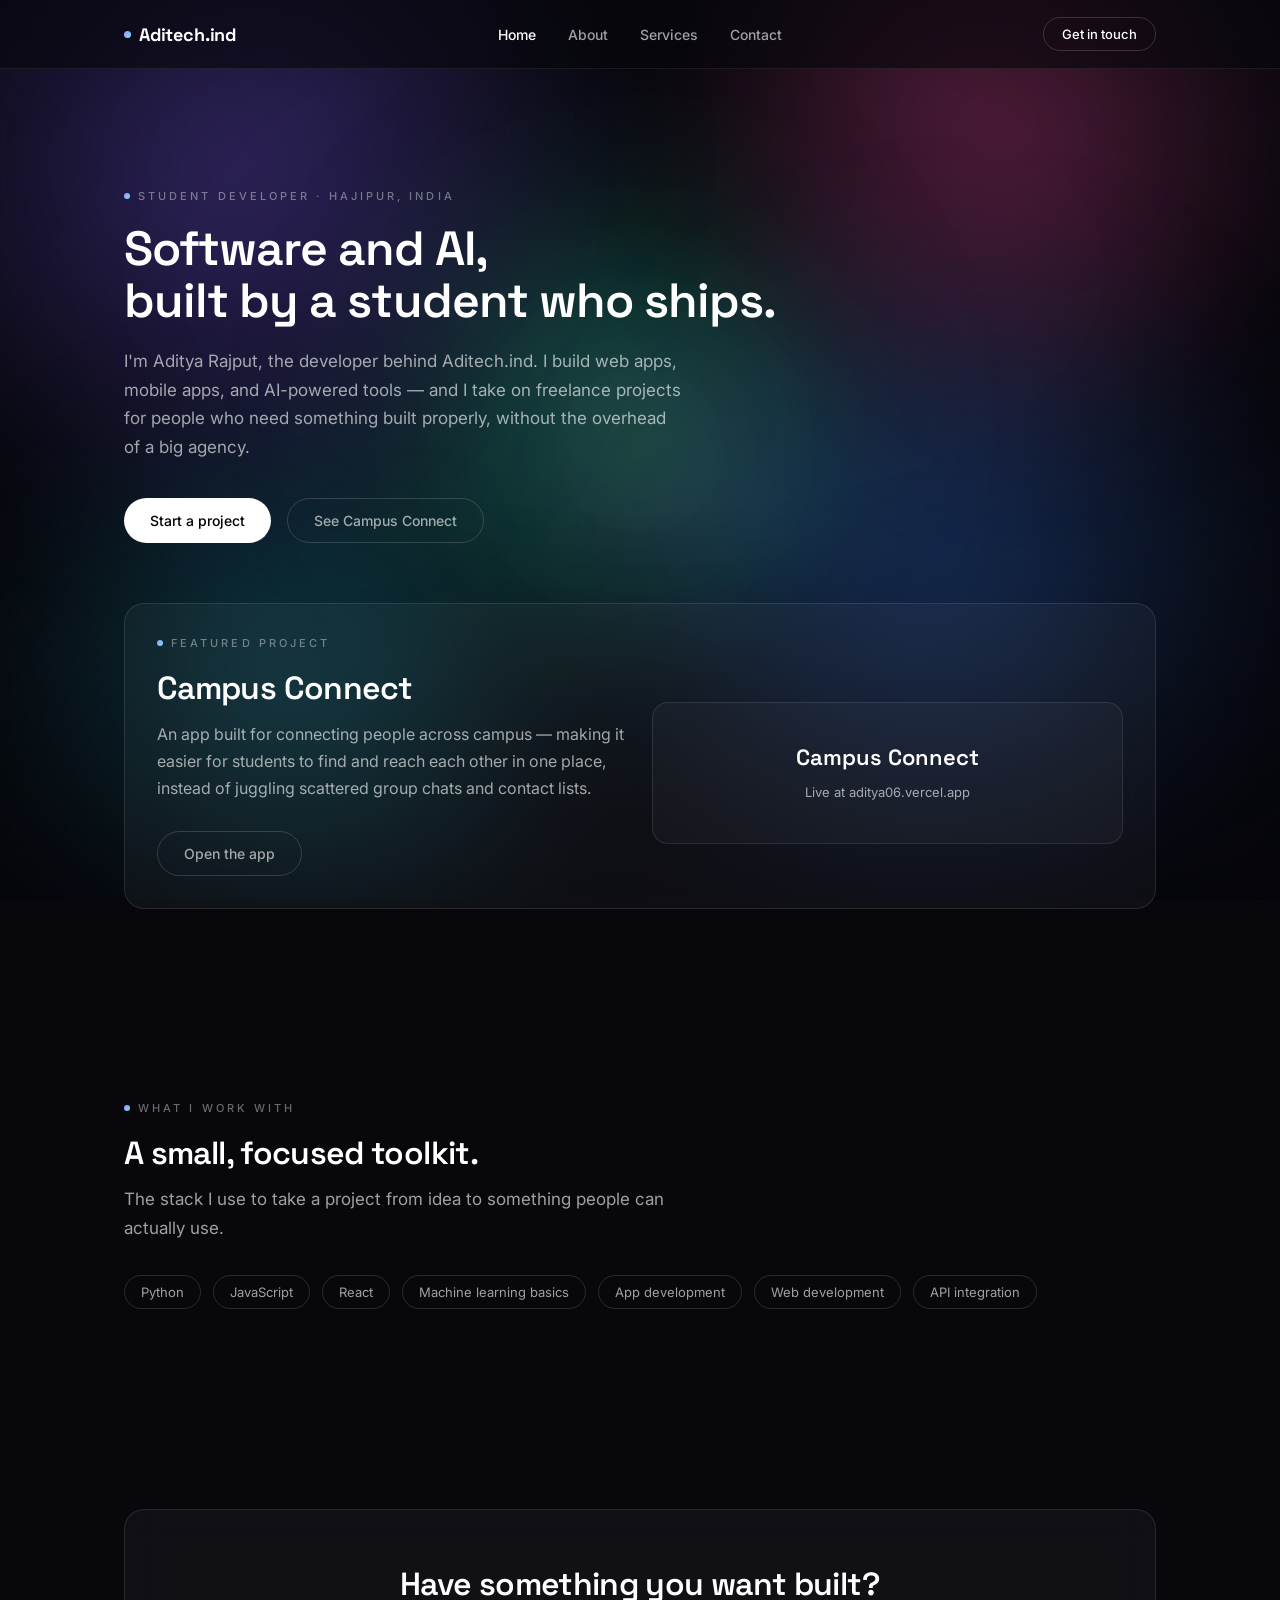
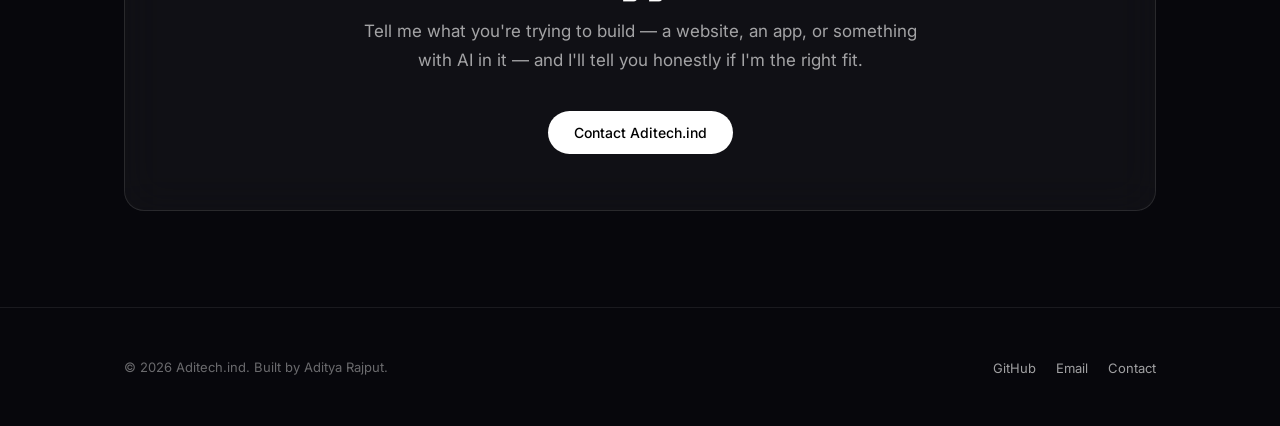
==== index.html @ 8524f355 "Add files via upload" ====
<!DOCTYPE html>
<html lang="en">
<head>
<meta charset="UTF-8" />
<meta name="viewport" content="width=device-width, initial-scale=1.0" />
<title>Aditech.ind — Software and AI, built by Aditya Rajput</title>
<meta name="description" content="Aditech.ind is the personal studio of Aditya Rajput, a student developer building software, apps, and AI-powered tools, and taking on freelance web and app projects." />
<link rel="stylesheet" href="style.css" />
</head>
<body>

<div id="aurora-scene"></div>

<nav>
  <div class="wrap">
    <a href="index.html" class="logo"><span class="dot"></span>Aditech.ind</a>
    <ul class="navlinks">
      <li><a href="index.html" class="active">Home</a></li>
      <li><a href="about.html">About</a></li>
      <li><a href="services.html">Services</a></li>
      <li><a href="contact.html">Contact</a></li>
    </ul>
    <a href="contact.html" class="navcta">Get in touch</a>
    <button class="menu-toggle" aria-label="Toggle menu">&#9776;</button>
  </div>
</nav>

<main>
  <section style="padding-top: 120px; padding-bottom: 60px;">
    <div class="wrap">
      <div class="eyebrow"><span class="dot"></span>Student developer · Hajipur, India</div>
      <h1>Software and AI,<br />built by a student who ships.</h1>
      <p class="lead" style="margin-top: 20px;">
        I'm Aditya Rajput, the developer behind Aditech.ind. I build web apps, mobile apps, and
        AI-powered tools — and I take on freelance projects for people who need something built
        properly, without the overhead of a big agency.
      </p>
      <div class="btn-row">
        <a href="contact.html" class="btn-primary">Start a project</a>
        <a href="https://aditya06.vercel.app/" class="btn-ghost" target="_blank" rel="noopener">See Campus Connect</a>
      </div>
    </div>
  </section>

  <section style="padding-top: 0;">
    <div class="wrap">
      <div class="card">
        <div class="eyebrow"><span class="dot"></span>Featured project</div>
        <div class="grid-2" style="align-items: center;">
          <div>
            <h2>Campus Connect</h2>
            <p style="margin-top: 14px;">
              An app built for connecting people across campus — making it easier for students to
              find and reach each other in one place, instead of juggling scattered group chats
              and contact lists.
            </p>
            <div class="btn-row" style="margin-top: 28px;">
              <a href="https://aditya06.vercel.app/" class="btn-ghost" target="_blank" rel="noopener">Open the app</a>
            </div>
          </div>
          <div>
            <div style="border-radius: 16px; border: 1px solid rgba(255,255,255,0.1); background: rgba(255,255,255,0.03); padding: 40px; text-align: center;">
              <div style="font-family: 'Space Grotesk', sans-serif; font-size: 22px; font-weight: 600;">Campus Connect</div>
              <p style="margin-top: 10px; font-size: 13px;">Live at aditya06.vercel.app</p>
            </div>
          </div>
        </div>
      </div>
    </div>
  </section>

  <section>
    <div class="wrap">
      <div class="eyebrow"><span class="dot"></span>What I work with</div>
      <h2>A small, focused toolkit.</h2>
      <p class="lead" style="margin-top: 14px;">The stack I use to take a project from idea to something people can actually use.</p>
      <div style="margin-top: 32px;">
        <span class="skill-pill">Python</span>
        <span class="skill-pill">JavaScript</span>
        <span class="skill-pill">React</span>
        <span class="skill-pill">Machine learning basics</span>
        <span class="skill-pill">App development</span>
        <span class="skill-pill">Web development</span>
        <span class="skill-pill">API integration</span>
      </div>
    </div>
  </section>

  <section>
    <div class="wrap">
      <div class="card" style="text-align: center; padding: 56px 32px;">
        <h2>Have something you want built?</h2>
        <p class="lead" style="margin: 14px auto 0;">Tell me what you're trying to build — a website, an app, or something with AI in it — and I'll tell you honestly if I'm the right fit.</p>
        <div class="btn-row" style="justify-content: center;">
          <a href="contact.html" class="btn-primary">Contact Aditech.ind</a>
        </div>
      </div>
    </div>
  </section>
</main>

<footer>
  <div class="wrap">
    <p>&copy; 2026 Aditech.ind. Built by Aditya Rajput.</p>
    <ul class="footlinks">
      <li><a href="https://github.com/adityarajput064" target="_blank" rel="noopener">GitHub</a></li>
      <li><a href="mailto:myaditechindia@gmail.com">Email</a></li>
      <li><a href="contact.html">Contact</a></li>
    </ul>
  </div>
</footer>

<script src="script.js"></script>
</body>
</html>
---- style.css ----
@import url('https://fonts.googleapis.com/css2?family=Space+Grotesk:wght@500;600;700&family=Inter:wght@400;500;600&display=swap');

* { box-sizing: border-box; margin: 0; padding: 0; }

:root {
  --bg: #07070c;
  --card: rgba(255,255,255,0.04);
  --card-border: rgba(255,255,255,0.1);
  --text: #ffffff;
  --text-muted: rgba(255,255,255,0.62);
  --text-faint: rgba(255,255,255,0.4);
  --accent1: #a78bfa;
  --accent2: #67e8f9;
}

html { scroll-behavior: smooth; }

body {
  font-family: 'Inter', sans-serif;
  background: var(--bg);
  color: var(--text);
  min-height: 100vh;
  position: relative;
}

/* ---------- Aurora background (fixed, behind everything) ---------- */
#aurora-scene {
  position: fixed;
  inset: 0;
  z-index: -1;
  overflow: hidden;
  background: var(--bg);
}
.blob-wrap { position: absolute; will-change: transform; }
.blob-inner { width: 100%; height: 100%; border-radius: 50%; will-change: transform; }

@keyframes floatA {
  0%   { transform: translate3d(0,0,0) scale(1); }
  50%  { transform: translate3d(3%, -4%, 0) scale(1.08); }
  100% { transform: translate3d(-2%, 3%, 0) scale(0.98); }
}
@keyframes floatB {
  0%   { transform: translate3d(0,0,0) scale(1); }
  50%  { transform: translate3d(-4%, 3%, 0) scale(0.95); }
  100% { transform: translate3d(3%, -2%, 0) scale(1.06); }
}
.float-a { animation: floatA linear infinite alternate; }
.float-b { animation: floatB linear infinite alternate; }
.reduced .float-a, .reduced .float-b { animation: none !important; }

@keyframes grain {
  0%   { transform: translate3d(0,0,0); }
  25%  { transform: translate3d(-2%,-3%,0); }
  50%  { transform: translate3d(-1%,2%,0); }
  75%  { transform: translate3d(3%,-1%,0); }
  100% { transform: translate3d(0,0,0); }
}
.grain { position: absolute; inset: -8%; pointer-events: none; mix-blend-mode: overlay; opacity: 0.45; animation: grain 1.4s steps(4) infinite; }
.reduced .grain { animation: none !important; }

.bloom, .keylight { position: absolute; top: 0; left: 0; pointer-events: none; will-change: transform, opacity; opacity: 0; }
.vignette { position: absolute; inset: 0; pointer-events: none; background: radial-gradient(120% 90% at 50% 30%, rgba(0,0,0,0) 30%, rgba(4,4,9,0.55) 78%, rgba(4,4,9,0.94) 100%); }

/* ---------- Layout ---------- */
.wrap { max-width: 1080px; margin: 0 auto; padding: 0 24px; }

nav {
  position: sticky; top: 0; z-index: 20;
  backdrop-filter: blur(16px); -webkit-backdrop-filter: blur(16px);
  background: rgba(7,7,12,0.6);
  border-bottom: 1px solid rgba(255,255,255,0.08);
}
nav .wrap { display: flex; align-items: center; justify-content: space-between; height: 68px; }
.logo { font-family: 'Space Grotesk', sans-serif; font-weight: 700; font-size: 18px; letter-spacing: -0.01em; text-decoration: none; color: var(--text); display: flex; align-items: center; gap: 8px; }
.logo .dot { width: 7px; height: 7px; border-radius: 50%; background: linear-gradient(135deg, var(--accent1), var(--accent2)); }
.navlinks { display: flex; gap: 32px; list-style: none; }
.navlinks a { color: var(--text-muted); text-decoration: none; font-size: 14px; font-weight: 500; transition: color 0.2s; }
.navlinks a:hover, .navlinks a.active { color: var(--text); }
.navcta { border: 1px solid rgba(255,255,255,0.16); border-radius: 999px; padding: 8px 18px; font-size: 13px; font-weight: 500; color: var(--text); text-decoration: none; transition: border-color 0.2s, background 0.2s; }
.navcta:hover { border-color: rgba(255,255,255,0.32); background: rgba(255,255,255,0.05); }

.menu-toggle { display: none; background: none; border: none; color: var(--text); font-size: 22px; cursor: pointer; }

main { position: relative; z-index: 1; }

section { padding: 96px 0; }
.eyebrow { display: flex; align-items: center; gap: 8px; font-size: 11px; font-weight: 500; text-transform: uppercase; letter-spacing: 0.28em; color: var(--text-faint); margin-bottom: 20px; }
.eyebrow .dot { width: 6px; height: 6px; border-radius: 50%; background: linear-gradient(135deg, var(--accent1), var(--accent2)); }

h1, h2, h3 { font-family: 'Space Grotesk', sans-serif; font-weight: 600; letter-spacing: -0.02em; color: var(--text); }
h1 { font-size: 48px; line-height: 1.08; }
h2 { font-size: 32px; line-height: 1.15; }
h3 { font-size: 18px; line-height: 1.3; }
p { line-height: 1.7; color: var(--text-muted); }
p.lead { font-size: 17px; max-width: 560px; }

.btn-row { display: flex; flex-wrap: wrap; gap: 16px; margin-top: 36px; }
.btn-primary, .btn-ghost { font-family: inherit; font-size: 14px; font-weight: 500; border-radius: 999px; padding: 13px 26px; cursor: pointer; text-decoration: none; display: inline-flex; align-items: center; gap: 8px; transition: transform 0.25s, border-color 0.25s, color 0.25s; }
.btn-primary { background: #fff; color: #000; border: none; }
.btn-primary:hover { transform: scale(1.03); }
.btn-ghost { background: transparent; color: var(--text-muted); border: 1px solid rgba(255,255,255,0.16); }
.btn-ghost:hover { color: var(--text); border-color: rgba(255,255,255,0.32); }

.card {
  border-radius: 20px; border: 1px solid var(--card-border); background: var(--card);
  backdrop-filter: blur(20px); -webkit-backdrop-filter: blur(20px);
  padding: 32px;
}

.grid-2 { display: grid; grid-template-columns: 1fr 1fr; gap: 24px; }
.grid-3 { display: grid; grid-template-columns: repeat(3, 1fr); gap: 24px; }

.skill-pill { display: inline-flex; align-items: center; padding: 8px 16px; border-radius: 999px; border: 1px solid rgba(255,255,255,0.14); font-size: 13px; color: var(--text-muted); margin: 0 8px 8px 0; }

.trust { display: flex; flex-wrap: wrap; gap: 32px; margin-top: 48px; padding-top: 24px; border-top: 1px solid rgba(255,255,255,0.1); font-size: 11px; font-weight: 500; text-transform: uppercase; letter-spacing: 0.22em; color: var(--text-faint); }

footer { border-top: 1px solid rgba(255,255,255,0.08); padding: 48px 0; }
footer .wrap { display: flex; flex-wrap: wrap; align-items: center; justify-content: space-between; gap: 16px; }
footer p { font-size: 13px; color: var(--text-faint); }
.footlinks { display: flex; gap: 20px; list-style: none; }
.footlinks a { color: var(--text-muted); text-decoration: none; font-size: 13px; transition: color 0.2s; }
.footlinks a:hover { color: var(--text); }

label { font-size: 13px; color: var(--text-muted); display: block; margin-bottom: 8px; }
input, textarea {
  width: 100%; background: rgba(255,255,255,0.04); border: 1px solid rgba(255,255,255,0.14);
  border-radius: 10px; padding: 12px 14px; color: var(--text); font-family: inherit; font-size: 14px;
  margin-bottom: 20px; transition: border-color 0.2s;
}
input::placeholder, textarea::placeholder { color: var(--text-faint); }
input:focus, textarea:focus { outline: none; border-color: rgba(167,139,250,0.6); }
textarea { resize: vertical; min-height: 120px; }

.contact-row { display: flex; align-items: center; gap: 14px; margin-bottom: 18px; }
.contact-row .icon { width: 40px; height: 40px; border-radius: 12px; background: rgba(255,255,255,0.05); border: 1px solid rgba(255,255,255,0.1); display: flex; align-items: center; justify-content: center; font-size: 16px; flex-shrink: 0; }
.contact-row a, .contact-row span { color: var(--text); text-decoration: none; font-size: 15px; }
.contact-row a:hover { color: var(--accent1); }

@media (max-width: 860px) {
  .grid-2, .grid-3 { grid-template-columns: 1fr; }
  h1 { font-size: 36px; }
}

@media (max-width: 720px) {
  .navlinks { position: fixed; top: 68px; left: 0; right: 0; background: rgba(7,7,12,0.97); flex-direction: column; gap: 0; padding: 8px 24px 20px; border-bottom: 1px solid rgba(255,255,255,0.08); display: none; }
  .navlinks.open { display: flex; }
  .navlinks a { padding: 14px 0; border-bottom: 1px solid rgba(255,255,255,0.06); width: 100%; }
  .menu-toggle { display: block; }
  .navcta { display: none; }
}
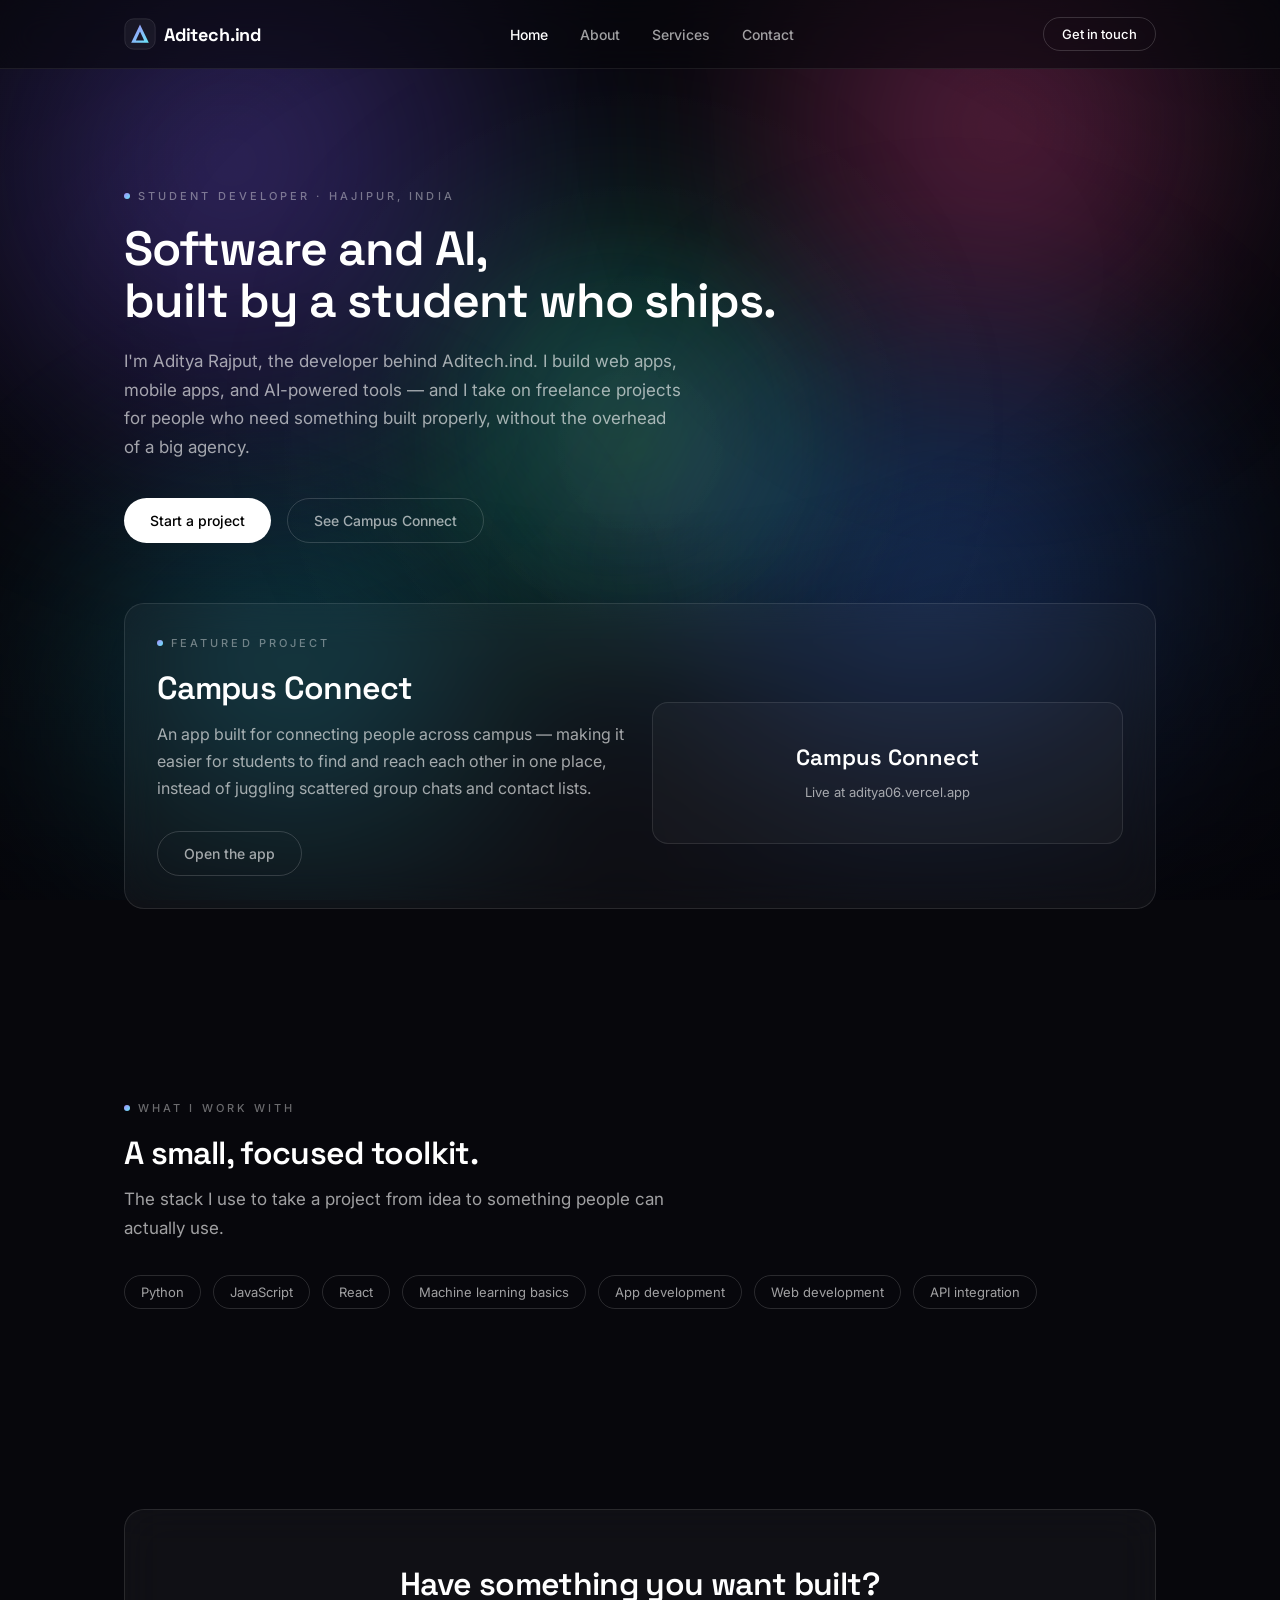
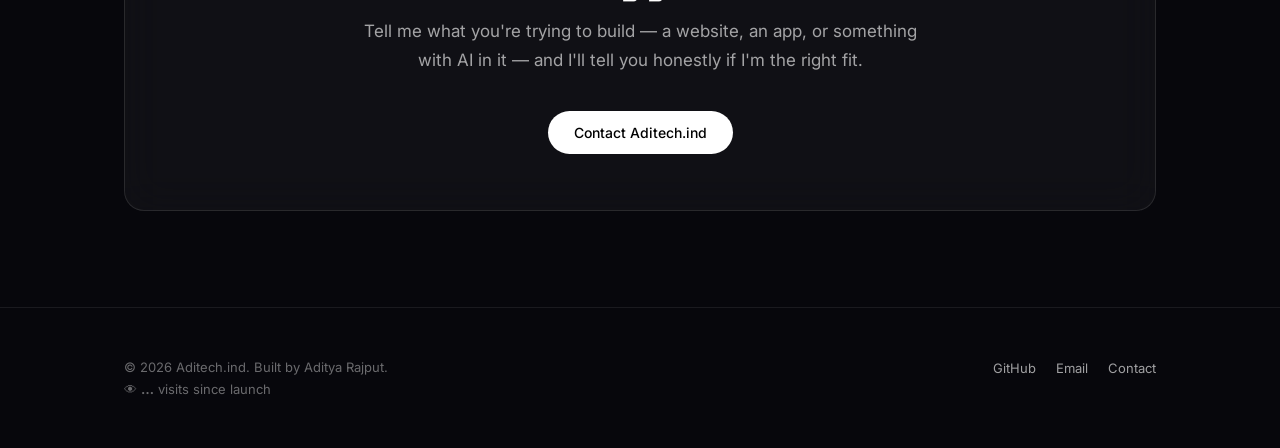
==== commit 808c65bb: "Enhance SEO with meta tags and favicon Added favicon, canonical link, and Open Graph/Twitter meta ta" ====
--- a/index.html
+++ b/index.html
@@ -5,6 +5,17 @@
 <meta name="viewport" content="width=device-width, initial-scale=1.0" />
 <title>Aditech.ind — Software and AI, built by Aditya Rajput</title>
 <meta name="description" content="Aditech.ind is the personal studio of Aditya Rajput, a student developer building software, apps, and AI-powered tools, and taking on freelance web and app projects." />
+<link rel="icon" type="image/svg+xml" href="favicon.svg" />
+<link rel="canonical" href="https://aditech-ind.vercel.app/" />
+<meta property="og:type" content="website" />
+<meta property="og:title" content="Aditech.ind — Software and AI, built by Aditya Rajput" />
+<meta property="og:description" content="Student developer building software, apps, and AI-powered tools. Taking on freelance web and app projects." />
+<meta property="og:url" content="https://aditech-ind.vercel.app/" />
+<meta property="og:image" content="https://aditech-ind.vercel.app/og-image.png" />
+<meta name="twitter:card" content="summary_large_image" />
+<meta name="twitter:title" content="Aditech.ind — Software and AI, built by Aditya Rajput" />
+<meta name="twitter:description" content="Student developer building software, apps, and AI-powered tools. Taking on freelance web and app projects." />
+<meta name="twitter:image" content="https://aditech-ind.vercel.app/og-image.png" />
 <link rel="stylesheet" href="style.css" />
 </head>
 <body>
@@ -13,7 +24,7 @@
 
 <nav>
   <div class="wrap">
-    <a href="index.html" class="logo"><span class="dot"></span>Aditech.ind</a>
+    <a href="index.html" class="logo"><img src="logo.svg" alt="Aditech.ind" class="logo-mark" width="32" height="32" /><span class="logo-word">Aditech.ind</span></a>
     <ul class="navlinks">
       <li><a href="index.html" class="active">Home</a></li>
       <li><a href="about.html">About</a></li>
@@ -108,8 +119,11 @@
       <li><a href="contact.html">Contact</a></li>
     </ul>
   </div>
+  <div class="wrap">
+    <p class="visit-counter"><span class="eye">&#128065;</span> <b id="visitCount">&hellip;</b> visits since launch</p>
+  </div>
 </footer>
 
 <script src="script.js"></script>
 </body>
-</html>+</html>
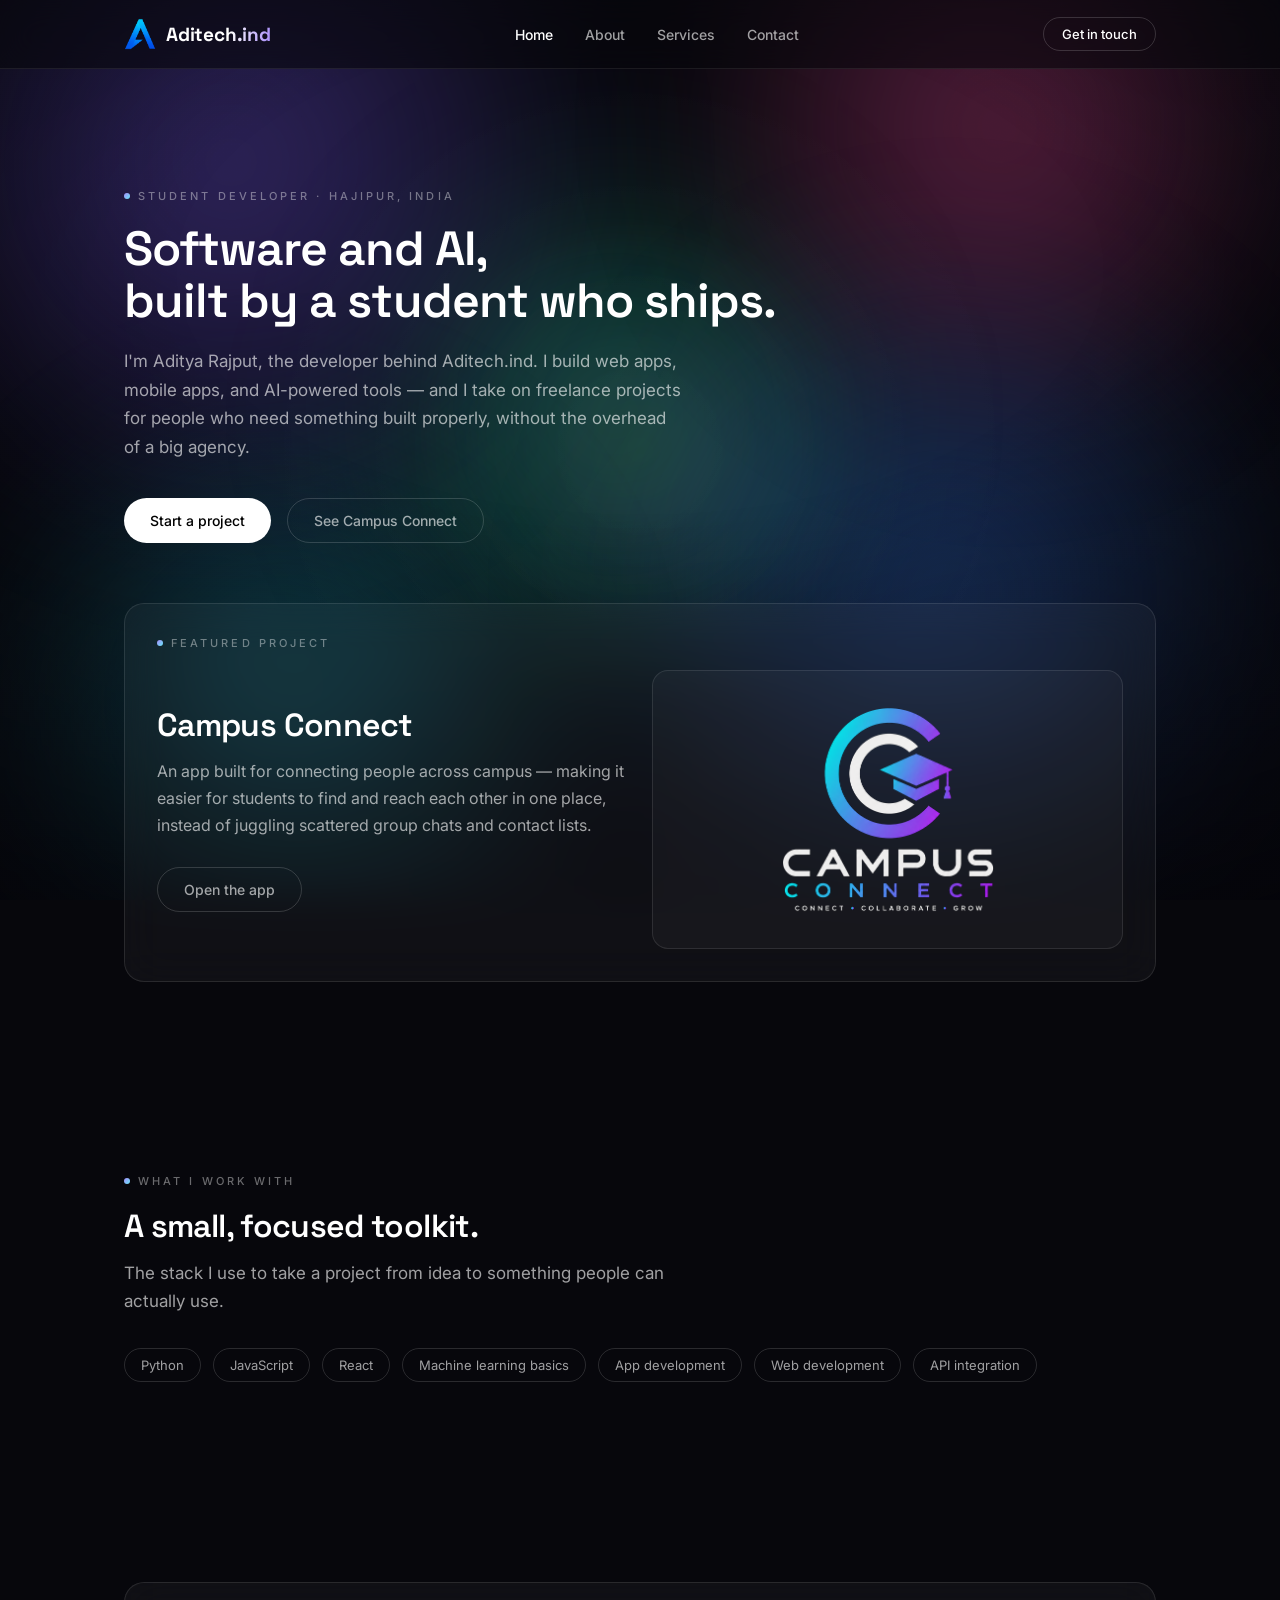
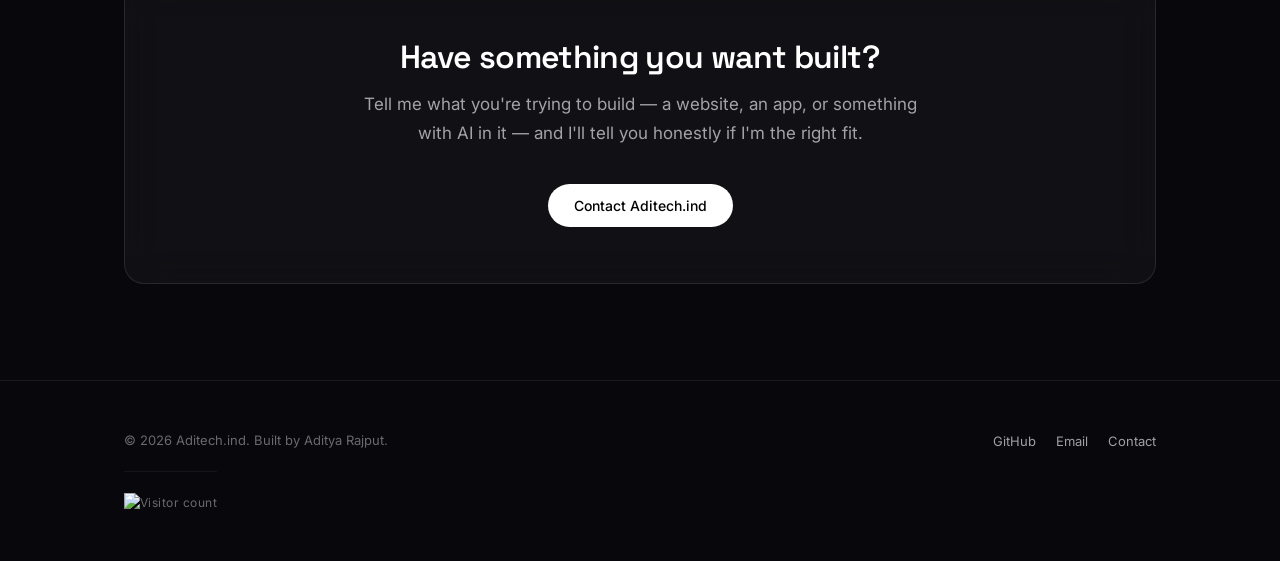
==== commit 50365ce2: "Add files via upload" ====
--- a/index.html
+++ b/index.html
@@ -24,7 +24,7 @@
 
 <nav>
   <div class="wrap">
-    <a href="index.html" class="logo"><img src="logo.svg" alt="Aditech.ind" class="logo-mark" width="32" height="32" /><span class="logo-word">Aditech.ind</span></a>
+    <a href="index.html" class="logo"><img src="logo-icon.png" alt="Aditech.ind" class="logo-mark" width="36" height="32" /><span class="logo-word">Aditech.ind</span></a>
     <ul class="navlinks">
       <li><a href="index.html" class="active">Home</a></li>
       <li><a href="about.html">About</a></li>
@@ -70,9 +70,8 @@
             </div>
           </div>
           <div>
-            <div style="border-radius: 16px; border: 1px solid rgba(255,255,255,0.1); background: rgba(255,255,255,0.03); padding: 40px; text-align: center;">
-              <div style="font-family: 'Space Grotesk', sans-serif; font-size: 22px; font-weight: 600;">Campus Connect</div>
-              <p style="margin-top: 10px; font-size: 13px;">Live at aditya06.vercel.app</p>
+            <div style="border-radius: 16px; border: 1px solid rgba(255,255,255,0.1); background: rgba(255,255,255,0.03); padding: 32px; text-align: center; display: flex; align-items: center; justify-content: center;">
+              <img src="campus-connect-logo.png" alt="Campus Connect logo" style="max-width: 220px; width: 100%; height: auto;" />
             </div>
           </div>
         </div>
@@ -119,11 +118,11 @@
       <li><a href="contact.html">Contact</a></li>
     </ul>
   </div>
-  <div class="wrap">
-    <p class="visit-counter"><span class="eye">&#128065;</span> <b id="visitCount">&hellip;</b> visits since launch</p>
-  </div>
+  <div class="wrap">
+    <p class="visit-counter"><img src="https://visitor-badge.laobi.icu/badge?page_id=adityarajput064.aditechindia&left_text=Site+visits&left_color=%23111827&right_color=%236d5bd0" alt="Visitor count" style="vertical-align:middle;height:20px;" /></p>
+  </div>
 </footer>
 
 <script src="script.js"></script>
 </body>
-</html>
+</html>
--- a/style.css
+++ b/style.css
@@ -71,8 +71,15 @@
   border-bottom: 1px solid rgba(255,255,255,0.08);
 }
 nav .wrap { display: flex; align-items: center; justify-content: space-between; height: 68px; }
-.logo { font-family: 'Space Grotesk', sans-serif; font-weight: 700; font-size: 18px; letter-spacing: -0.01em; text-decoration: none; color: var(--text); display: flex; align-items: center; gap: 8px; }
+.logo { font-family: 'Space Grotesk', sans-serif; font-weight: 700; font-size: 19px; letter-spacing: -0.01em; text-decoration: none; color: var(--text); display: flex; align-items: center; gap: 10px; }
 .logo .dot { width: 7px; height: 7px; border-radius: 50%; background: linear-gradient(135deg, var(--accent1), var(--accent2)); }
+.logo-mark { width: 32px; height: 32px; display: block; flex-shrink: 0; transition: transform 0.3s ease; }
+.logo:hover .logo-mark { transform: rotate(-6deg) scale(1.05); }
+.logo-word { background: linear-gradient(100deg, #ffffff 0%, #ffffff 60%, var(--accent1) 100%); -webkit-background-clip: text; background-clip: text; color: transparent; }
+
+.visit-counter { text-align: center; font-size: 12px; color: var(--text-faint); letter-spacing: 0.04em; padding-top: 20px; margin-top: 20px; border-top: 1px solid rgba(255,255,255,0.06); }
+.visit-counter .eye { opacity: 0.7; }
+.visit-counter b { color: var(--text-muted); font-weight: 600; }
 .navlinks { display: flex; gap: 32px; list-style: none; }
 .navlinks a { color: var(--text-muted); text-decoration: none; font-size: 14px; font-weight: 500; transition: color 0.2s; }
 .navlinks a:hover, .navlinks a.active { color: var(--text); }
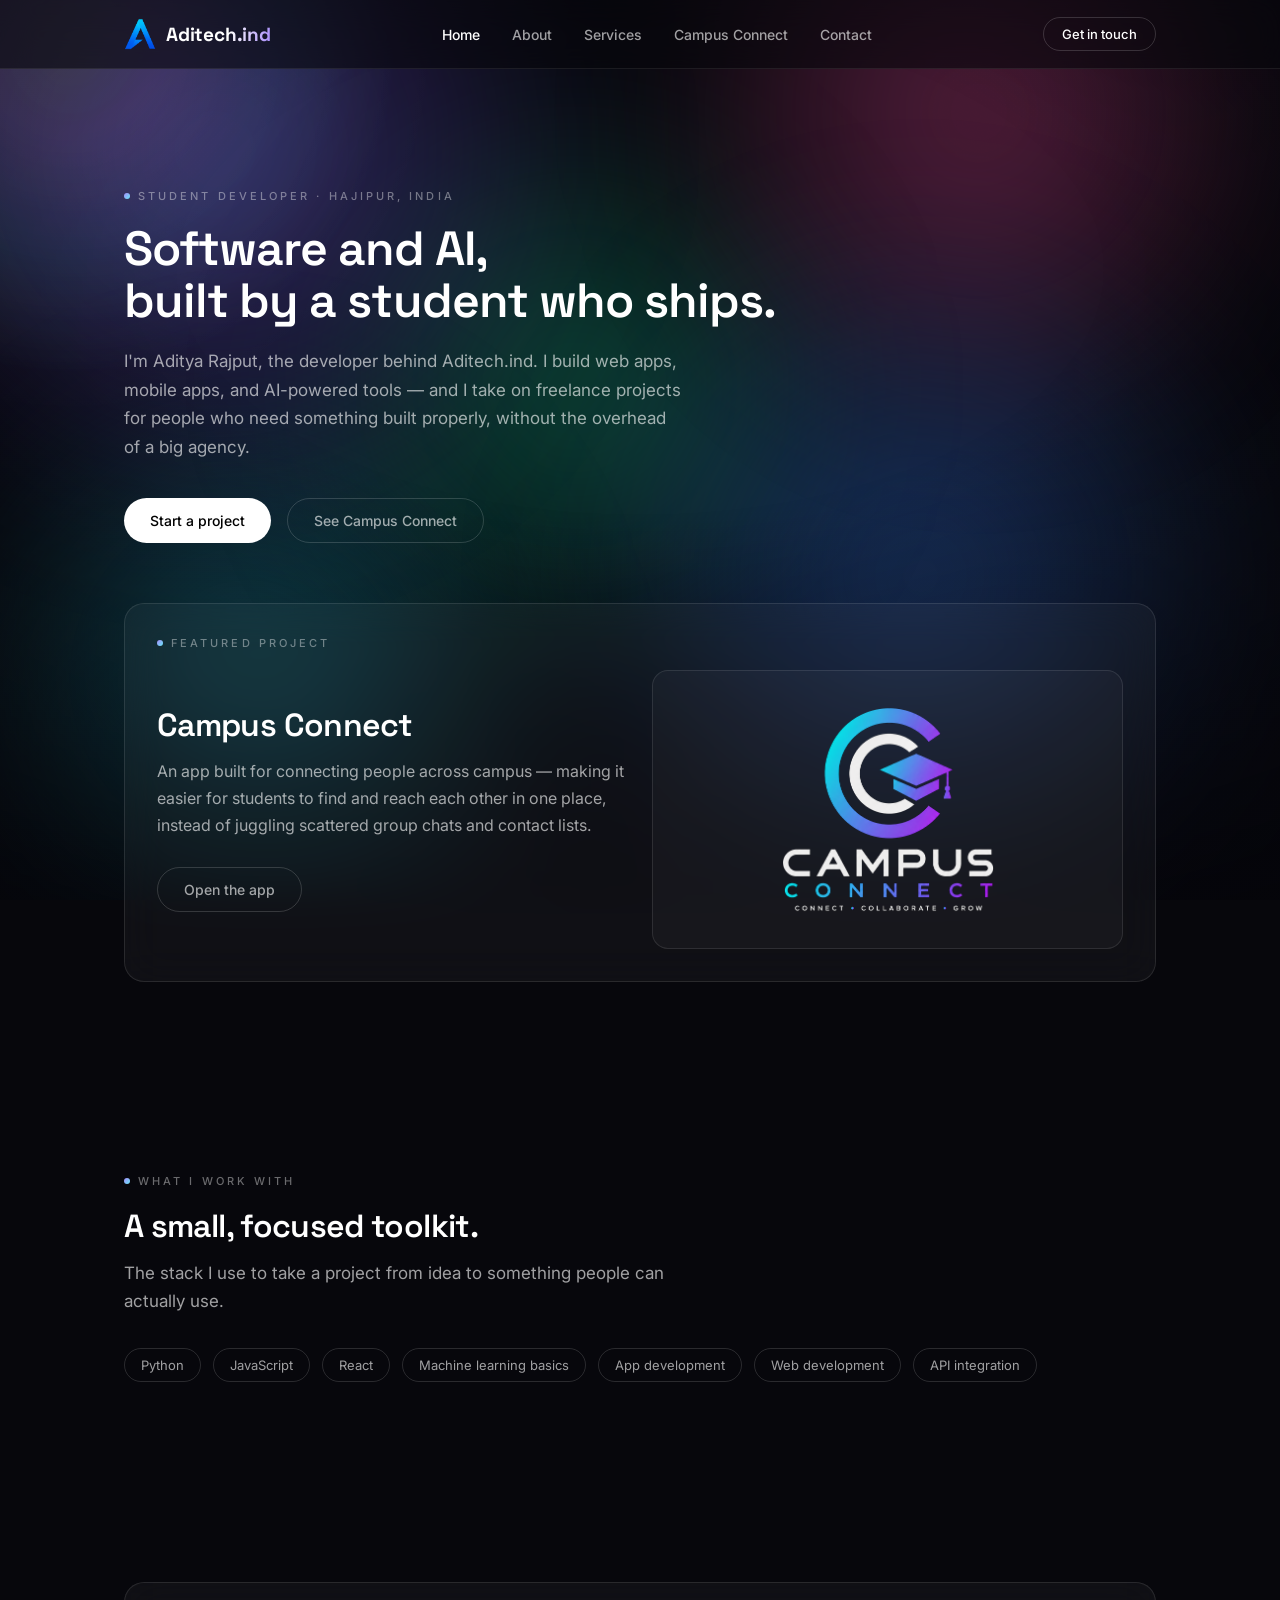
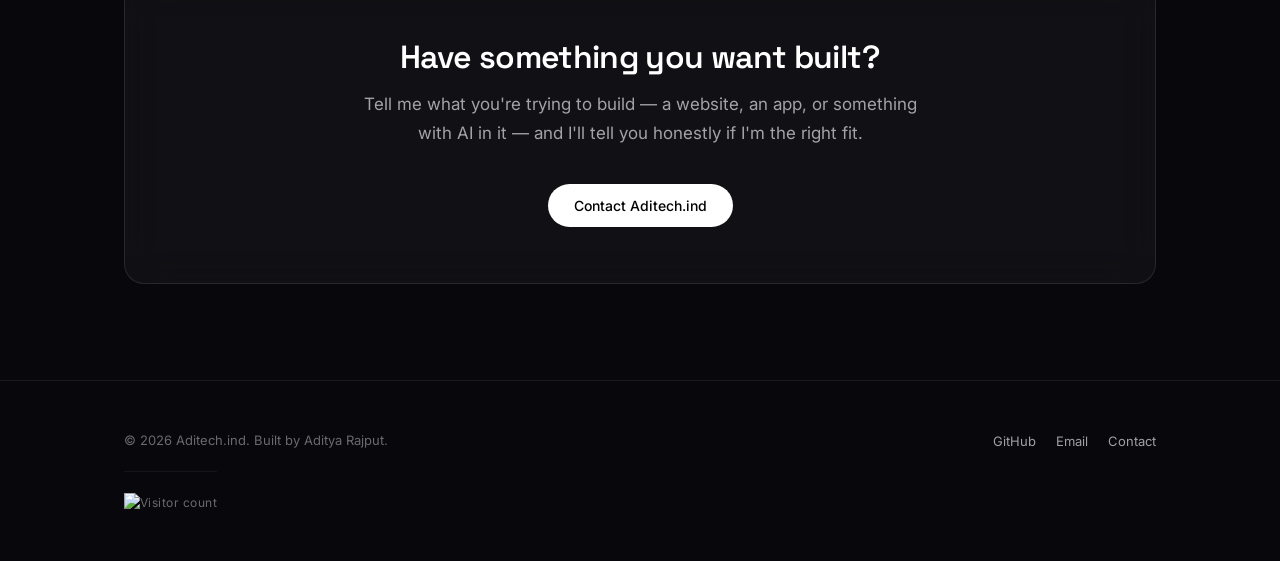
==== commit 76da1db1: "Add Campus Connect dedicated page and nav links" ====
--- a/index.html
+++ b/index.html
@@ -1,128 +1,129 @@
-<!DOCTYPE html>
-<html lang="en">
-<head>
-<meta charset="UTF-8" />
-<meta name="viewport" content="width=device-width, initial-scale=1.0" />
-<title>Aditech.ind — Software and AI, built by Aditya Rajput</title>
-<meta name="description" content="Aditech.ind is the personal studio of Aditya Rajput, a student developer building software, apps, and AI-powered tools, and taking on freelance web and app projects." />
-<link rel="icon" type="image/svg+xml" href="favicon.svg" />
-<link rel="canonical" href="https://aditech-ind.vercel.app/" />
-<meta property="og:type" content="website" />
-<meta property="og:title" content="Aditech.ind — Software and AI, built by Aditya Rajput" />
-<meta property="og:description" content="Student developer building software, apps, and AI-powered tools. Taking on freelance web and app projects." />
-<meta property="og:url" content="https://aditech-ind.vercel.app/" />
-<meta property="og:image" content="https://aditech-ind.vercel.app/og-image.png" />
-<meta name="twitter:card" content="summary_large_image" />
-<meta name="twitter:title" content="Aditech.ind — Software and AI, built by Aditya Rajput" />
-<meta name="twitter:description" content="Student developer building software, apps, and AI-powered tools. Taking on freelance web and app projects." />
-<meta name="twitter:image" content="https://aditech-ind.vercel.app/og-image.png" />
-<link rel="stylesheet" href="style.css" />
-</head>
-<body>
-
-<div id="aurora-scene"></div>
-
-<nav>
-  <div class="wrap">
-    <a href="index.html" class="logo"><img src="logo-icon.png" alt="Aditech.ind" class="logo-mark" width="36" height="32" /><span class="logo-word">Aditech.ind</span></a>
-    <ul class="navlinks">
-      <li><a href="index.html" class="active">Home</a></li>
-      <li><a href="about.html">About</a></li>
-      <li><a href="services.html">Services</a></li>
-      <li><a href="contact.html">Contact</a></li>
-    </ul>
-    <a href="contact.html" class="navcta">Get in touch</a>
-    <button class="menu-toggle" aria-label="Toggle menu">&#9776;</button>
-  </div>
-</nav>
-
-<main>
-  <section style="padding-top: 120px; padding-bottom: 60px;">
-    <div class="wrap">
-      <div class="eyebrow"><span class="dot"></span>Student developer · Hajipur, India</div>
-      <h1>Software and AI,<br />built by a student who ships.</h1>
-      <p class="lead" style="margin-top: 20px;">
-        I'm Aditya Rajput, the developer behind Aditech.ind. I build web apps, mobile apps, and
-        AI-powered tools — and I take on freelance projects for people who need something built
-        properly, without the overhead of a big agency.
-      </p>
-      <div class="btn-row">
-        <a href="contact.html" class="btn-primary">Start a project</a>
-        <a href="https://aditya06.vercel.app/" class="btn-ghost" target="_blank" rel="noopener">See Campus Connect</a>
-      </div>
-    </div>
-  </section>
-
-  <section style="padding-top: 0;">
-    <div class="wrap">
-      <div class="card">
-        <div class="eyebrow"><span class="dot"></span>Featured project</div>
-        <div class="grid-2" style="align-items: center;">
-          <div>
-            <h2>Campus Connect</h2>
-            <p style="margin-top: 14px;">
-              An app built for connecting people across campus — making it easier for students to
-              find and reach each other in one place, instead of juggling scattered group chats
-              and contact lists.
-            </p>
-            <div class="btn-row" style="margin-top: 28px;">
-              <a href="https://aditya06.vercel.app/" class="btn-ghost" target="_blank" rel="noopener">Open the app</a>
-            </div>
-          </div>
-          <div>
-            <div style="border-radius: 16px; border: 1px solid rgba(255,255,255,0.1); background: rgba(255,255,255,0.03); padding: 32px; text-align: center; display: flex; align-items: center; justify-content: center;">
-              <img src="campus-connect-logo.png" alt="Campus Connect logo" style="max-width: 220px; width: 100%; height: auto;" />
-            </div>
-          </div>
-        </div>
-      </div>
-    </div>
-  </section>
-
-  <section>
-    <div class="wrap">
-      <div class="eyebrow"><span class="dot"></span>What I work with</div>
-      <h2>A small, focused toolkit.</h2>
-      <p class="lead" style="margin-top: 14px;">The stack I use to take a project from idea to something people can actually use.</p>
-      <div style="margin-top: 32px;">
-        <span class="skill-pill">Python</span>
-        <span class="skill-pill">JavaScript</span>
-        <span class="skill-pill">React</span>
-        <span class="skill-pill">Machine learning basics</span>
-        <span class="skill-pill">App development</span>
-        <span class="skill-pill">Web development</span>
-        <span class="skill-pill">API integration</span>
-      </div>
-    </div>
-  </section>
-
-  <section>
-    <div class="wrap">
-      <div class="card" style="text-align: center; padding: 56px 32px;">
-        <h2>Have something you want built?</h2>
-        <p class="lead" style="margin: 14px auto 0;">Tell me what you're trying to build — a website, an app, or something with AI in it — and I'll tell you honestly if I'm the right fit.</p>
-        <div class="btn-row" style="justify-content: center;">
-          <a href="contact.html" class="btn-primary">Contact Aditech.ind</a>
-        </div>
-      </div>
-    </div>
-  </section>
-</main>
-
-<footer>
-  <div class="wrap">
-    <p>&copy; 2026 Aditech.ind. Built by Aditya Rajput.</p>
-    <ul class="footlinks">
-      <li><a href="https://github.com/adityarajput064" target="_blank" rel="noopener">GitHub</a></li>
-      <li><a href="mailto:myaditechindia@gmail.com">Email</a></li>
-      <li><a href="contact.html">Contact</a></li>
-    </ul>
-  </div>
+<!DOCTYPE html>
+<html lang="en">
+<head>
+<meta charset="UTF-8" />
+<meta name="viewport" content="width=device-width, initial-scale=1.0" />
+<title>Aditech.ind — Software and AI, built by Aditya Rajput</title>
+<meta name="description" content="Aditech.ind is the personal studio of Aditya Rajput, a student developer building software, apps, and AI-powered tools, and taking on freelance web and app projects." />
+<link rel="icon" type="image/svg+xml" href="favicon.svg" />
+<link rel="canonical" href="https://aditech-ind.vercel.app/" />
+<meta property="og:type" content="website" />
+<meta property="og:title" content="Aditech.ind — Software and AI, built by Aditya Rajput" />
+<meta property="og:description" content="Student developer building software, apps, and AI-powered tools. Taking on freelance web and app projects." />
+<meta property="og:url" content="https://aditech-ind.vercel.app/" />
+<meta property="og:image" content="https://aditech-ind.vercel.app/og-image.png" />
+<meta name="twitter:card" content="summary_large_image" />
+<meta name="twitter:title" content="Aditech.ind — Software and AI, built by Aditya Rajput" />
+<meta name="twitter:description" content="Student developer building software, apps, and AI-powered tools. Taking on freelance web and app projects." />
+<meta name="twitter:image" content="https://aditech-ind.vercel.app/og-image.png" />
+<link rel="stylesheet" href="style.css" />
+</head>
+<body>
+
+<div id="aurora-scene"></div>
+
+<nav>
+  <div class="wrap">
+    <a href="index.html" class="logo"><img src="logo-icon.png" alt="Aditech.ind" class="logo-mark" width="36" height="32" /><span class="logo-word">Aditech.ind</span></a>
+    <ul class="navlinks">
+      <li><a href="index.html" class="active">Home</a></li>
+      <li><a href="about.html">About</a></li>
+      <li><a href="services.html">Services</a></li>
+      <li><a href="campus-connect.html">Campus Connect</a></li>
+      <li><a href="contact.html">Contact</a></li>
+    </ul>
+    <a href="contact.html" class="navcta">Get in touch</a>
+    <button class="menu-toggle" aria-label="Toggle menu">&#9776;</button>
+  </div>
+</nav>
+
+<main>
+  <section style="padding-top: 120px; padding-bottom: 60px;">
+    <div class="wrap">
+      <div class="eyebrow"><span class="dot"></span>Student developer · Hajipur, India</div>
+      <h1>Software and AI,<br />built by a student who ships.</h1>
+      <p class="lead" style="margin-top: 20px;">
+        I'm Aditya Rajput, the developer behind Aditech.ind. I build web apps, mobile apps, and
+        AI-powered tools — and I take on freelance projects for people who need something built
+        properly, without the overhead of a big agency.
+      </p>
+      <div class="btn-row">
+        <a href="contact.html" class="btn-primary">Start a project</a>
+        <a href="campus-connect.html" class="btn-ghost">See Campus Connect</a>
+      </div>
+    </div>
+  </section>
+
+  <section style="padding-top: 0;">
+    <div class="wrap">
+      <div class="card">
+        <div class="eyebrow"><span class="dot"></span>Featured project</div>
+        <div class="grid-2" style="align-items: center;">
+          <div>
+            <h2>Campus Connect</h2>
+            <p style="margin-top: 14px;">
+              An app built for connecting people across campus — making it easier for students to
+              find and reach each other in one place, instead of juggling scattered group chats
+              and contact lists.
+            </p>
+            <div class="btn-row" style="margin-top: 28px;">
+              <a href="https://aditya06.vercel.app/" class="btn-ghost" target="_blank" rel="noopener">Open the app</a>
+            </div>
+          </div>
+          <div>
+            <div style="border-radius: 16px; border: 1px solid rgba(255,255,255,0.1); background: rgba(255,255,255,0.03); padding: 32px; text-align: center; display: flex; align-items: center; justify-content: center;">
+              <img src="campus-connect-logo.png" alt="Campus Connect logo" style="max-width: 220px; width: 100%; height: auto;" />
+            </div>
+          </div>
+        </div>
+      </div>
+    </div>
+  </section>
+
+  <section>
+    <div class="wrap">
+      <div class="eyebrow"><span class="dot"></span>What I work with</div>
+      <h2>A small, focused toolkit.</h2>
+      <p class="lead" style="margin-top: 14px;">The stack I use to take a project from idea to something people can actually use.</p>
+      <div style="margin-top: 32px;">
+        <span class="skill-pill">Python</span>
+        <span class="skill-pill">JavaScript</span>
+        <span class="skill-pill">React</span>
+        <span class="skill-pill">Machine learning basics</span>
+        <span class="skill-pill">App development</span>
+        <span class="skill-pill">Web development</span>
+        <span class="skill-pill">API integration</span>
+      </div>
+    </div>
+  </section>
+
+  <section>
+    <div class="wrap">
+      <div class="card" style="text-align: center; padding: 56px 32px;">
+        <h2>Have something you want built?</h2>
+        <p class="lead" style="margin: 14px auto 0;">Tell me what you're trying to build — a website, an app, or something with AI in it — and I'll tell you honestly if I'm the right fit.</p>
+        <div class="btn-row" style="justify-content: center;">
+          <a href="contact.html" class="btn-primary">Contact Aditech.ind</a>
+        </div>
+      </div>
+    </div>
+  </section>
+</main>
+
+<footer>
+  <div class="wrap">
+    <p>&copy; 2026 Aditech.ind. Built by Aditya Rajput.</p>
+    <ul class="footlinks">
+      <li><a href="https://github.com/adityarajput064" target="_blank" rel="noopener">GitHub</a></li>
+      <li><a href="mailto:myaditechindia@gmail.com">Email</a></li>
+      <li><a href="contact.html">Contact</a></li>
+    </ul>
+  </div>
   <div class="wrap">
     <p class="visit-counter"><img src="https://visitor-badge.laobi.icu/badge?page_id=adityarajput064.aditechindia&left_text=Site+visits&left_color=%23111827&right_color=%236d5bd0" alt="Visitor count" style="vertical-align:middle;height:20px;" /></p>
   </div>
-</footer>
-
-<script src="script.js"></script>
-</body>
+</footer>
+
+<script src="script.js"></script>
+</body>
 </html>
--- a/style.css
+++ b/style.css
@@ -1,157 +1,157 @@
-@import url('https://fonts.googleapis.com/css2?family=Space+Grotesk:wght@500;600;700&family=Inter:wght@400;500;600&display=swap');
-
-* { box-sizing: border-box; margin: 0; padding: 0; }
-
-:root {
-  --bg: #07070c;
-  --card: rgba(255,255,255,0.04);
-  --card-border: rgba(255,255,255,0.1);
-  --text: #ffffff;
-  --text-muted: rgba(255,255,255,0.62);
-  --text-faint: rgba(255,255,255,0.4);
-  --accent1: #a78bfa;
-  --accent2: #67e8f9;
-}
-
-html { scroll-behavior: smooth; }
-
-body {
-  font-family: 'Inter', sans-serif;
-  background: var(--bg);
-  color: var(--text);
-  min-height: 100vh;
-  position: relative;
-}
-
-/* ---------- Aurora background (fixed, behind everything) ---------- */
-#aurora-scene {
-  position: fixed;
-  inset: 0;
-  z-index: -1;
-  overflow: hidden;
-  background: var(--bg);
-}
-.blob-wrap { position: absolute; will-change: transform; }
-.blob-inner { width: 100%; height: 100%; border-radius: 50%; will-change: transform; }
-
-@keyframes floatA {
-  0%   { transform: translate3d(0,0,0) scale(1); }
-  50%  { transform: translate3d(3%, -4%, 0) scale(1.08); }
-  100% { transform: translate3d(-2%, 3%, 0) scale(0.98); }
-}
-@keyframes floatB {
-  0%   { transform: translate3d(0,0,0) scale(1); }
-  50%  { transform: translate3d(-4%, 3%, 0) scale(0.95); }
-  100% { transform: translate3d(3%, -2%, 0) scale(1.06); }
-}
-.float-a { animation: floatA linear infinite alternate; }
-.float-b { animation: floatB linear infinite alternate; }
-.reduced .float-a, .reduced .float-b { animation: none !important; }
-
-@keyframes grain {
-  0%   { transform: translate3d(0,0,0); }
-  25%  { transform: translate3d(-2%,-3%,0); }
-  50%  { transform: translate3d(-1%,2%,0); }
-  75%  { transform: translate3d(3%,-1%,0); }
-  100% { transform: translate3d(0,0,0); }
-}
-.grain { position: absolute; inset: -8%; pointer-events: none; mix-blend-mode: overlay; opacity: 0.45; animation: grain 1.4s steps(4) infinite; }
-.reduced .grain { animation: none !important; }
-
-.bloom, .keylight { position: absolute; top: 0; left: 0; pointer-events: none; will-change: transform, opacity; opacity: 0; }
-.vignette { position: absolute; inset: 0; pointer-events: none; background: radial-gradient(120% 90% at 50% 30%, rgba(0,0,0,0) 30%, rgba(4,4,9,0.55) 78%, rgba(4,4,9,0.94) 100%); }
-
-/* ---------- Layout ---------- */
-.wrap { max-width: 1080px; margin: 0 auto; padding: 0 24px; }
-
-nav {
-  position: sticky; top: 0; z-index: 20;
-  backdrop-filter: blur(16px); -webkit-backdrop-filter: blur(16px);
-  background: rgba(7,7,12,0.6);
-  border-bottom: 1px solid rgba(255,255,255,0.08);
-}
-nav .wrap { display: flex; align-items: center; justify-content: space-between; height: 68px; }
-.logo { font-family: 'Space Grotesk', sans-serif; font-weight: 700; font-size: 19px; letter-spacing: -0.01em; text-decoration: none; color: var(--text); display: flex; align-items: center; gap: 10px; }
-.logo .dot { width: 7px; height: 7px; border-radius: 50%; background: linear-gradient(135deg, var(--accent1), var(--accent2)); }
-.logo-mark { width: 32px; height: 32px; display: block; flex-shrink: 0; transition: transform 0.3s ease; }
-.logo:hover .logo-mark { transform: rotate(-6deg) scale(1.05); }
-.logo-word { background: linear-gradient(100deg, #ffffff 0%, #ffffff 60%, var(--accent1) 100%); -webkit-background-clip: text; background-clip: text; color: transparent; }
-
-.visit-counter { text-align: center; font-size: 12px; color: var(--text-faint); letter-spacing: 0.04em; padding-top: 20px; margin-top: 20px; border-top: 1px solid rgba(255,255,255,0.06); }
-.visit-counter .eye { opacity: 0.7; }
-.visit-counter b { color: var(--text-muted); font-weight: 600; }
-.navlinks { display: flex; gap: 32px; list-style: none; }
-.navlinks a { color: var(--text-muted); text-decoration: none; font-size: 14px; font-weight: 500; transition: color 0.2s; }
-.navlinks a:hover, .navlinks a.active { color: var(--text); }
-.navcta { border: 1px solid rgba(255,255,255,0.16); border-radius: 999px; padding: 8px 18px; font-size: 13px; font-weight: 500; color: var(--text); text-decoration: none; transition: border-color 0.2s, background 0.2s; }
-.navcta:hover { border-color: rgba(255,255,255,0.32); background: rgba(255,255,255,0.05); }
-
-.menu-toggle { display: none; background: none; border: none; color: var(--text); font-size: 22px; cursor: pointer; }
-
-main { position: relative; z-index: 1; }
-
-section { padding: 96px 0; }
-.eyebrow { display: flex; align-items: center; gap: 8px; font-size: 11px; font-weight: 500; text-transform: uppercase; letter-spacing: 0.28em; color: var(--text-faint); margin-bottom: 20px; }
-.eyebrow .dot { width: 6px; height: 6px; border-radius: 50%; background: linear-gradient(135deg, var(--accent1), var(--accent2)); }
-
-h1, h2, h3 { font-family: 'Space Grotesk', sans-serif; font-weight: 600; letter-spacing: -0.02em; color: var(--text); }
-h1 { font-size: 48px; line-height: 1.08; }
-h2 { font-size: 32px; line-height: 1.15; }
-h3 { font-size: 18px; line-height: 1.3; }
-p { line-height: 1.7; color: var(--text-muted); }
-p.lead { font-size: 17px; max-width: 560px; }
-
-.btn-row { display: flex; flex-wrap: wrap; gap: 16px; margin-top: 36px; }
-.btn-primary, .btn-ghost { font-family: inherit; font-size: 14px; font-weight: 500; border-radius: 999px; padding: 13px 26px; cursor: pointer; text-decoration: none; display: inline-flex; align-items: center; gap: 8px; transition: transform 0.25s, border-color 0.25s, color 0.25s; }
-.btn-primary { background: #fff; color: #000; border: none; }
-.btn-primary:hover { transform: scale(1.03); }
-.btn-ghost { background: transparent; color: var(--text-muted); border: 1px solid rgba(255,255,255,0.16); }
-.btn-ghost:hover { color: var(--text); border-color: rgba(255,255,255,0.32); }
-
-.card {
-  border-radius: 20px; border: 1px solid var(--card-border); background: var(--card);
-  backdrop-filter: blur(20px); -webkit-backdrop-filter: blur(20px);
-  padding: 32px;
-}
-
-.grid-2 { display: grid; grid-template-columns: 1fr 1fr; gap: 24px; }
-.grid-3 { display: grid; grid-template-columns: repeat(3, 1fr); gap: 24px; }
-
-.skill-pill { display: inline-flex; align-items: center; padding: 8px 16px; border-radius: 999px; border: 1px solid rgba(255,255,255,0.14); font-size: 13px; color: var(--text-muted); margin: 0 8px 8px 0; }
-
-.trust { display: flex; flex-wrap: wrap; gap: 32px; margin-top: 48px; padding-top: 24px; border-top: 1px solid rgba(255,255,255,0.1); font-size: 11px; font-weight: 500; text-transform: uppercase; letter-spacing: 0.22em; color: var(--text-faint); }
-
-footer { border-top: 1px solid rgba(255,255,255,0.08); padding: 48px 0; }
-footer .wrap { display: flex; flex-wrap: wrap; align-items: center; justify-content: space-between; gap: 16px; }
-footer p { font-size: 13px; color: var(--text-faint); }
-.footlinks { display: flex; gap: 20px; list-style: none; }
-.footlinks a { color: var(--text-muted); text-decoration: none; font-size: 13px; transition: color 0.2s; }
-.footlinks a:hover { color: var(--text); }
-
-label { font-size: 13px; color: var(--text-muted); display: block; margin-bottom: 8px; }
-input, textarea {
-  width: 100%; background: rgba(255,255,255,0.04); border: 1px solid rgba(255,255,255,0.14);
-  border-radius: 10px; padding: 12px 14px; color: var(--text); font-family: inherit; font-size: 14px;
-  margin-bottom: 20px; transition: border-color 0.2s;
-}
-input::placeholder, textarea::placeholder { color: var(--text-faint); }
-input:focus, textarea:focus { outline: none; border-color: rgba(167,139,250,0.6); }
-textarea { resize: vertical; min-height: 120px; }
-
-.contact-row { display: flex; align-items: center; gap: 14px; margin-bottom: 18px; }
-.contact-row .icon { width: 40px; height: 40px; border-radius: 12px; background: rgba(255,255,255,0.05); border: 1px solid rgba(255,255,255,0.1); display: flex; align-items: center; justify-content: center; font-size: 16px; flex-shrink: 0; }
-.contact-row a, .contact-row span { color: var(--text); text-decoration: none; font-size: 15px; }
-.contact-row a:hover { color: var(--accent1); }
-
-@media (max-width: 860px) {
-  .grid-2, .grid-3 { grid-template-columns: 1fr; }
-  h1 { font-size: 36px; }
-}
-
-@media (max-width: 720px) {
-  .navlinks { position: fixed; top: 68px; left: 0; right: 0; background: rgba(7,7,12,0.97); flex-direction: column; gap: 0; padding: 8px 24px 20px; border-bottom: 1px solid rgba(255,255,255,0.08); display: none; }
-  .navlinks.open { display: flex; }
-  .navlinks a { padding: 14px 0; border-bottom: 1px solid rgba(255,255,255,0.06); width: 100%; }
-  .menu-toggle { display: block; }
-  .navcta { display: none; }
-}
+@import url('https://fonts.googleapis.com/css2?family=Space+Grotesk:wght@500;600;700&family=Inter:wght@400;500;600&display=swap');
+
+* { box-sizing: border-box; margin: 0; padding: 0; }
+
+:root {
+  --bg: #07070c;
+  --card: rgba(255,255,255,0.04);
+  --card-border: rgba(255,255,255,0.1);
+  --text: #ffffff;
+  --text-muted: rgba(255,255,255,0.62);
+  --text-faint: rgba(255,255,255,0.4);
+  --accent1: #a78bfa;
+  --accent2: #67e8f9;
+}
+
+html { scroll-behavior: smooth; }
+
+body {
+  font-family: 'Inter', sans-serif;
+  background: var(--bg);
+  color: var(--text);
+  min-height: 100vh;
+  position: relative;
+}
+
+/* ---------- Aurora background (fixed, behind everything) ---------- */
+#aurora-scene {
+  position: fixed;
+  inset: 0;
+  z-index: -1;
+  overflow: hidden;
+  background: var(--bg);
+}
+.blob-wrap { position: absolute; will-change: transform; }
+.blob-inner { width: 100%; height: 100%; border-radius: 50%; will-change: transform; }
+
+@keyframes floatA {
+  0%   { transform: translate3d(0,0,0) scale(1); }
+  50%  { transform: translate3d(3%, -4%, 0) scale(1.08); }
+  100% { transform: translate3d(-2%, 3%, 0) scale(0.98); }
+}
+@keyframes floatB {
+  0%   { transform: translate3d(0,0,0) scale(1); }
+  50%  { transform: translate3d(-4%, 3%, 0) scale(0.95); }
+  100% { transform: translate3d(3%, -2%, 0) scale(1.06); }
+}
+.float-a { animation: floatA linear infinite alternate; }
+.float-b { animation: floatB linear infinite alternate; }
+.reduced .float-a, .reduced .float-b { animation: none !important; }
+
+@keyframes grain {
+  0%   { transform: translate3d(0,0,0); }
+  25%  { transform: translate3d(-2%,-3%,0); }
+  50%  { transform: translate3d(-1%,2%,0); }
+  75%  { transform: translate3d(3%,-1%,0); }
+  100% { transform: translate3d(0,0,0); }
+}
+.grain { position: absolute; inset: -8%; pointer-events: none; mix-blend-mode: overlay; opacity: 0.45; animation: grain 1.4s steps(4) infinite; }
+.reduced .grain { animation: none !important; }
+
+.bloom, .keylight { position: absolute; top: 0; left: 0; pointer-events: none; will-change: transform, opacity; opacity: 0; }
+.vignette { position: absolute; inset: 0; pointer-events: none; background: radial-gradient(120% 90% at 50% 30%, rgba(0,0,0,0) 30%, rgba(4,4,9,0.55) 78%, rgba(4,4,9,0.94) 100%); }
+
+/* ---------- Layout ---------- */
+.wrap { max-width: 1080px; margin: 0 auto; padding: 0 24px; }
+
+nav {
+  position: sticky; top: 0; z-index: 20;
+  backdrop-filter: blur(16px); -webkit-backdrop-filter: blur(16px);
+  background: rgba(7,7,12,0.6);
+  border-bottom: 1px solid rgba(255,255,255,0.08);
+}
+nav .wrap { display: flex; align-items: center; justify-content: space-between; height: 68px; }
+.logo { font-family: 'Space Grotesk', sans-serif; font-weight: 700; font-size: 19px; letter-spacing: -0.01em; text-decoration: none; color: var(--text); display: flex; align-items: center; gap: 10px; }
+.logo .dot { width: 7px; height: 7px; border-radius: 50%; background: linear-gradient(135deg, var(--accent1), var(--accent2)); }
+.logo-mark { width: 32px; height: 32px; display: block; flex-shrink: 0; transition: transform 0.3s ease; }
+.logo:hover .logo-mark { transform: rotate(-6deg) scale(1.05); }
+.logo-word { background: linear-gradient(100deg, #ffffff 0%, #ffffff 60%, var(--accent1) 100%); -webkit-background-clip: text; background-clip: text; color: transparent; }
+
+.visit-counter { text-align: center; font-size: 12px; color: var(--text-faint); letter-spacing: 0.04em; padding-top: 20px; margin-top: 20px; border-top: 1px solid rgba(255,255,255,0.06); }
+.visit-counter .eye { opacity: 0.7; }
+.visit-counter b { color: var(--text-muted); font-weight: 600; }
+.navlinks { display: flex; gap: 32px; list-style: none; }
+.navlinks a { color: var(--text-muted); text-decoration: none; font-size: 14px; font-weight: 500; transition: color 0.2s; }
+.navlinks a:hover, .navlinks a.active { color: var(--text); }
+.navcta { border: 1px solid rgba(255,255,255,0.16); border-radius: 999px; padding: 8px 18px; font-size: 13px; font-weight: 500; color: var(--text); text-decoration: none; transition: border-color 0.2s, background 0.2s; }
+.navcta:hover { border-color: rgba(255,255,255,0.32); background: rgba(255,255,255,0.05); }
+
+.menu-toggle { display: none; background: none; border: none; color: var(--text); font-size: 22px; cursor: pointer; }
+
+main { position: relative; z-index: 1; }
+
+section { padding: 96px 0; }
+.eyebrow { display: flex; align-items: center; gap: 8px; font-size: 11px; font-weight: 500; text-transform: uppercase; letter-spacing: 0.28em; color: var(--text-faint); margin-bottom: 20px; }
+.eyebrow .dot { width: 6px; height: 6px; border-radius: 50%; background: linear-gradient(135deg, var(--accent1), var(--accent2)); }
+
+h1, h2, h3 { font-family: 'Space Grotesk', sans-serif; font-weight: 600; letter-spacing: -0.02em; color: var(--text); }
+h1 { font-size: 48px; line-height: 1.08; }
+h2 { font-size: 32px; line-height: 1.15; }
+h3 { font-size: 18px; line-height: 1.3; }
+p { line-height: 1.7; color: var(--text-muted); }
+p.lead { font-size: 17px; max-width: 560px; }
+
+.btn-row { display: flex; flex-wrap: wrap; gap: 16px; margin-top: 36px; }
+.btn-primary, .btn-ghost { font-family: inherit; font-size: 14px; font-weight: 500; border-radius: 999px; padding: 13px 26px; cursor: pointer; text-decoration: none; display: inline-flex; align-items: center; gap: 8px; transition: transform 0.25s, border-color 0.25s, color 0.25s; }
+.btn-primary { background: #fff; color: #000; border: none; }
+.btn-primary:hover { transform: scale(1.03); }
+.btn-ghost { background: transparent; color: var(--text-muted); border: 1px solid rgba(255,255,255,0.16); }
+.btn-ghost:hover { color: var(--text); border-color: rgba(255,255,255,0.32); }
+
+.card {
+  border-radius: 20px; border: 1px solid var(--card-border); background: var(--card);
+  backdrop-filter: blur(20px); -webkit-backdrop-filter: blur(20px);
+  padding: 32px;
+}
+
+.grid-2 { display: grid; grid-template-columns: 1fr 1fr; gap: 24px; }
+.grid-3 { display: grid; grid-template-columns: repeat(3, 1fr); gap: 24px; }
+
+.skill-pill { display: inline-flex; align-items: center; padding: 8px 16px; border-radius: 999px; border: 1px solid rgba(255,255,255,0.14); font-size: 13px; color: var(--text-muted); margin: 0 8px 8px 0; }
+
+.trust { display: flex; flex-wrap: wrap; gap: 32px; margin-top: 48px; padding-top: 24px; border-top: 1px solid rgba(255,255,255,0.1); font-size: 11px; font-weight: 500; text-transform: uppercase; letter-spacing: 0.22em; color: var(--text-faint); }
+
+footer { border-top: 1px solid rgba(255,255,255,0.08); padding: 48px 0; }
+footer .wrap { display: flex; flex-wrap: wrap; align-items: center; justify-content: space-between; gap: 16px; }
+footer p { font-size: 13px; color: var(--text-faint); }
+.footlinks { display: flex; gap: 20px; list-style: none; }
+.footlinks a { color: var(--text-muted); text-decoration: none; font-size: 13px; transition: color 0.2s; }
+.footlinks a:hover { color: var(--text); }
+
+label { font-size: 13px; color: var(--text-muted); display: block; margin-bottom: 8px; }
+input, textarea {
+  width: 100%; background: rgba(255,255,255,0.04); border: 1px solid rgba(255,255,255,0.14);
+  border-radius: 10px; padding: 12px 14px; color: var(--text); font-family: inherit; font-size: 14px;
+  margin-bottom: 20px; transition: border-color 0.2s;
+}
+input::placeholder, textarea::placeholder { color: var(--text-faint); }
+input:focus, textarea:focus { outline: none; border-color: rgba(167,139,250,0.6); }
+textarea { resize: vertical; min-height: 120px; }
+
+.contact-row { display: flex; align-items: center; gap: 14px; margin-bottom: 18px; }
+.contact-row .icon { width: 40px; height: 40px; border-radius: 12px; background: rgba(255,255,255,0.05); border: 1px solid rgba(255,255,255,0.1); display: flex; align-items: center; justify-content: center; font-size: 16px; flex-shrink: 0; }
+.contact-row a, .contact-row span { color: var(--text); text-decoration: none; font-size: 15px; }
+.contact-row a:hover { color: var(--accent1); }
+
+@media (max-width: 860px) {
+  .grid-2, .grid-3 { grid-template-columns: 1fr; }
+  h1 { font-size: 36px; }
+}
+
+@media (max-width: 720px) {
+  .navlinks { position: fixed; top: 68px; left: 0; right: 0; background: rgba(7,7,12,0.97); flex-direction: column; gap: 0; padding: 8px 24px 20px; border-bottom: 1px solid rgba(255,255,255,0.08); display: none; }
+  .navlinks.open { display: flex; }
+  .navlinks a { padding: 14px 0; border-bottom: 1px solid rgba(255,255,255,0.06); width: 100%; }
+  .menu-toggle { display: block; }
+  .navcta { display: none; }
+}
